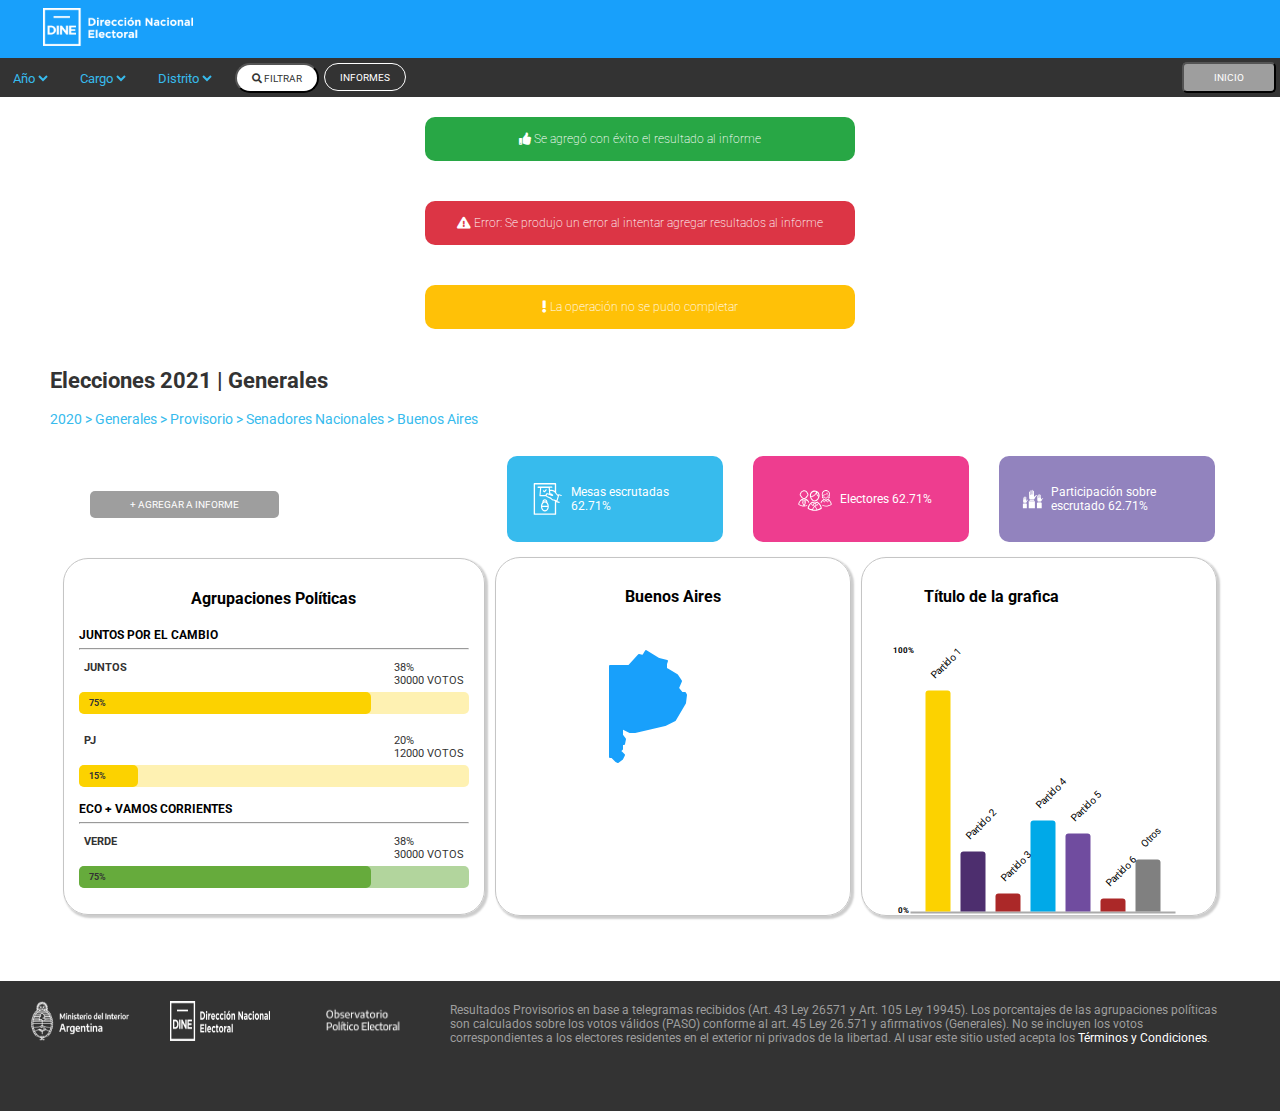
==== TUP-LC2-VOTACION-APP - Template/generales.html @ e919cbc7 "js pagina generales" ====
<!DOCTYPE html>
<html lang="es">

<head>
    <meta charset="UTF-8" />
    <meta name="viewport" content="width=device-width, initial-scale=1.0" />
    <title>Sistema de Publicación de Resultados Electorales</title>
    <link rel="shortcut icon" type="image/png" href="img/icons/favicon-16x16.png">
    <!-- Estilos CSS -->
    <link rel="stylesheet" href="css/common.css" />
    <link rel="stylesheet" href="css/pages/paso.css">
    <link rel="stylesheet" href="https://cdnjs.cloudflare.com/ajax/libs/font-awesome/5.15.4/css/all.min.css"
        crossorigin="anonymous" referrerpolicy="no-referrer" />
    <script src="../TUP-LC2-VOTACION-APP - Template/js/pages/general.js" defer></script>

</head>

<body>
    <header>
        <!--Barra de logo portal-->
        <div class="header-page">
            <a href="index.html">
                <img src="img/Logo_DINE_negativo.png" alt="logo" class="logo">
            </a>
        </div>
        <!--Barra de menú principal-->
        <nav>
            <div>
                <select name="seleccionable" class="seleccionable" id="select-anio">
                    <option disabled selected value="0">Año</option>
                </select>

                <select name="seleccionable" class="seleccionable" id="select-cargo">
                    <option disabled selected value="0">Cargo</option>
                </select>

                <select name="seleccionable" class="seleccionable" id="select-distrito">
                    <option disabled selected value="0">Distrito</option>
                </select>
                <button class="boton-filtrar">
                    <i class="fa fa-search"></i> FILTRAR
                </button>
                <button id="boton-informes">
                    <a class="active" href="informes.html">INFORMES</a>
                </button>
            </div>
            <button id="boton-inicio">
                <a class="active" href="index.html">INICIO</a>
            </button>
        </nav>
    </header>
    <!-- Contenido principal de la página -->
    <main>
        <section id="sec-messages">
            <p id="texto-verde"><i class="fa fa-thumbs-up"></i> Se agregó con éxito el resultado al informe</p>
            <p id="texto-rojo"><i class="fa fa-exclamation-triangle"></i> Error: Se produjo un error al intentar agregar
                resultados al informe</p>
            <p id="texto-amarillo"><i class="fa fa-exclamation"></i> La operación no se pudo completar</p>
        </section>
        <section id="sec-titulo">
            <!--Seccion para agregar una palicula favorita por codigo-->
            <h2>Elecciones 2021 | Generales</h2>
            <p class="texto-path">2020 > Generales > Provisorio > Senadores Nacionales > Buenos Aires</p>
        </section>
        <section id="sec-contenido">
            <div class="primer-div">
                <div>
                    <button id="agregar-informe">+ AGREGAR A INFORME</button>
                </div>
                <div class="recuadros-info">
                    <div id="mesas-escrutadas">
                        <svg version="1.1" id="Capa_1" xmlns="http://www.w3.org/2000/svg"
                            xmlns:xlink="http://www.w3.org/1999/xlink" x="0px" y="0px" width="841.889px"
                            height="595.281px" viewBox="0 0 841.889 595.281" enable-background="new 0 0 841.889 595.281"
                            xml:space="preserve" class="v-icon__component theme--light"
                            style="font-size: 50px; height: 50px; width: 50px;">
                            <g>
                                <path fill="#FFFFFF"
                                    d="M671.434,227.503l-43.614-14.145c-2.358-1.179-4.716-1.179-8.252,1.179
                                                        c-2.357,1.179-4.715,3.536-4.715,5.894l-1.179,3.536c-9.431-8.251-22.396-20.039-34.185-35.363V31.827
                                                        c0-7.072-5.894-11.788-11.788-11.788H198.746c-7.073,0-11.788,5.895-11.788,11.788v530.448c0,7.072,4.715,11.787,11.788,11.787
                                                        h368.955c7.073,0,11.788-4.715,11.788-11.787V348.917c1.179,2.357,3.536,3.536,4.715,4.716l44.794,14.145c1.179,0,2.357,0,3.536,0
                                                        c4.715,0,8.251-2.357,9.43-7.072s-1.179-10.609-5.894-12.967l0,0l-34.185-11.787l30.648-102.554l34.185,10.608l0,0
                                                        c4.715,1.179,10.608-1.179,12.966-7.072C679.685,234.576,676.149,228.682,671.434,227.503z M555.914,550.487H210.533V43.615
                                                        h345.381v113.162c-29.47-25.934-77.799-21.218-83.693-20.039l-3.536-34.185h35.363c5.894,0,10.609-4.715,10.609-10.609
                                                        c0-5.894-4.716-10.608-10.609-10.608H262.4c-4.715,2.357-9.43,7.072-9.43,12.966c0,5.895,4.715,10.609,10.608,10.609h35.363
                                                        l-11.787,132.022c0,2.357,1.179,5.894,2.357,8.251c2.357,2.358,4.715,3.537,7.072,3.537h103.731
                                                        c5.895,9.43,15.324,12.966,16.503,14.145c0,0,29.47,15.324,51.866,24.755c12.967,5.894,15.324,9.43,20.039,14.145
                                                        c2.357,3.537,5.894,7.073,10.609,10.609c14.146,12.967,34.185,14.146,40.078,15.324l17.682,4.715L555.914,550.487z
                                                        M456.897,203.927l-8.251-3.536c-1.179-1.179-17.682-8.251-31.827-3.536c-8.251,2.357-14.145,8.251-18.86,17.682
                                                        c-2.357,4.715-3.536,8.251-3.536,12.967h-87.229l10.608-122.593h130.844L456.897,203.927z M585.383,319.448l-42.436-11.788
                                                        c-1.179,0-2.357,0-3.536,0c0,0-17.682,0-28.291-9.431c-3.536-3.536-5.894-7.072-8.251-9.43
                                                        c-5.894-7.073-11.788-12.967-27.112-20.039c-22.396-9.431-50.687-24.755-51.865-24.755c0,0-7.073-3.536-9.431-9.43
                                                        c-1.179-3.536-1.179-7.072,1.179-10.609c2.357-4.715,4.716-5.894,7.073-7.072c5.894-2.357,14.145,1.179,17.682,2.357l62.475,25.933
                                                        c4.715,1.18,15.324,4.716,22.396-2.357c4.715-4.715,3.536-11.787-2.357-21.218c-10.609-16.503-29.469-20.039-37.721-20.039
                                                        c-1.179,0-2.357,0-2.357,0c-1.179,0-2.357,0-3.536,0l0,0l-4.716-36.542l-1.179-8.251c0,0,0,0,1.179,0
                                                        c0,0,56.581-8.252,76.621,24.754c15.323,25.933,38.899,50.688,56.58,62.475L585.383,319.448z">
                                </path>
                                <path fill="#FFFFFF" d="M368.49,179.174c2.357,1.179,3.536,2.357,5.894,2.357l0,0l0,0c3.536,0,5.895-1.179,8.252-3.536
                                                        l29.469-35.363c3.536-4.715,2.357-10.609-1.179-14.146c-2.357-1.179-4.715-2.357-7.072-2.357c-2.358,0-4.716,1.179-7.073,3.536
                                                        l-12.966,15.324l-9.431,11.788l-5.894-4.716l-4.715-3.536c-4.716-3.536-10.609-2.357-14.146,2.357
                                                        c-3.536,4.716-2.357,10.609,2.357,14.146L368.49,179.174z">
                                </path>
                                <path fill="#FFFFFF"
                                    d="M427.428,359.526c0-2.357,0-3.536,0-5.894c0,0,0,0,0-1.18l0,0l0,0c0-28.29-20.039-50.688-44.793-50.688
                                                        c-24.755,0-44.794,22.397-44.794,50.688l0,0l0,0c0,2.358,0,4.716,0,7.073c-14.145,16.503-23.575,40.078-23.575,67.189l0,0l0,0
                                                        c0,48.33,30.648,88.408,68.369,88.408c37.72,0,68.368-40.078,68.368-88.408l0,0l0,0
                                                        C451.003,399.604,441.573,376.029,427.428,359.526z M382.635,495.085c-23.576,0-43.615-25.933-47.151-57.76h94.302
                                                        C427.428,469.152,407.389,495.085,382.635,495.085z M406.21,344.202c-7.073-3.536-15.324-5.894-23.575-5.894
                                                        c-8.252,0-16.503,2.357-23.576,5.894c3.537-12.967,12.967-21.218,23.576-21.218C394.422,321.805,403.853,331.235,406.21,344.202z
                                                        M382.635,358.347c23.575,0,43.614,24.754,47.15,57.76h-94.302C339.02,383.101,359.059,358.347,382.635,358.347z">
                                </path>
                            </g>
                        </svg>
                        Mesas escrutadas
                        62.71%
                    </div>
                    <div id="electores">
                        <svg version="1.1" id="Layer_1" xmlns="http://www.w3.org/2000/svg"
                            xmlns:xlink="http://www.w3.org/1999/xlink" x="0px" y="0px" width="841.889px"
                            height="595.281px" viewBox="0 0 841.889 595.281" enable-background="new 0 0 841.889 595.281"
                            xml:space="preserve" class="v-icon__component theme--light"
                            style="font-size: 50px; height: 50px; width: 50px;">
                            <title>comunidad</title>
                            <path fill="#FFFFFF"
                                d="M462.824,342.115h-0.59c-3.125-1.252-6.67-0.854-9.438,1.062c-10.771,7.341-23.424,11.436-36.453,11.797
                                                        c-13.2-0.436-26.022-4.519-37.043-11.797c-2.89-1.642-6.43-1.642-9.319,0c-54.148,26.779-76.682,98.859-71.845,112.897
                                                        c0.632,1.725,1.735,3.237,3.186,4.365c34.136,22.816,73.983,35.608,115.021,36.925c41.28-0.521,81.446-13.472,115.257-37.161
                                                        c1.454-1.173,2.557-2.724,3.186-4.482C539.387,440.739,516.973,368.659,462.824,342.115z M458.813,359.693
                                                        c5.067,2.88,9.848,6.237,14.275,10.027l-21.707,27.016l-21.353-26.426c10.135-1.979,19.866-5.647,28.784-10.854V359.693z
                                                        M434.039,395.084l-17.342,20.999c0,0,0,0.59,0,0.826c0,0.235,0,0,0-0.826l-17.224-20.999l17.578-21.471L434.039,395.084z
                                                        M373.992,359.693c8.952,5.199,18.728,8.83,28.902,10.735l-21.588,26.308l-22.061-27.252c4.616-3.762,9.55-7.117,14.746-10.027
                                                        V359.693z M315.007,447.464c5.307-26.169,17.715-50.372,35.863-69.957l25.6,32.088c1.272,1.329,3,2.13,4.837,2.241
                                                        c1.824-0.022,3.548-0.841,4.719-2.241l4.837-5.898l12.977,15.69l-31.853,52.497c-20.349-4.863-39.705-13.204-57.216-24.656
                                                        L315.007,447.464z M416.579,478.725c-10.703-0.196-21.366-1.381-31.852-3.539l31.852-52.143l32.088,52.496
                                                        c-10.662,1.965-21.481,2.952-32.323,2.95L416.579,478.725z M461.29,472.709l-32.441-52.851l12.977-15.69l4.955,5.898
                                                        c1.138,1.441,2.883,2.27,4.719,2.242l0,0c1.824-0.023,3.548-0.842,4.719-2.242l25.718-32.56
                                                        c18.07,19.442,30.544,43.411,36.099,69.367c-17.312,11.868-36.609,20.539-56.979,25.6L461.29,472.709z">
                            </path>
                            <path fill="#FFFFFF" d="M416.462,340.935c45.3,0,81.753-54.856,81.753-100.157c1.717-45.184-33.521-83.204-78.705-84.92
                                                        s-83.204,33.521-84.92,78.706c-0.078,2.07-0.078,4.144,0,6.214C334.59,286.079,371.043,340.935,416.462,340.935z M480.756,240.778
                                                        c0,1.298,0,2.596,0,3.894c-18.168-6.606-25.364-40.229-27.842-56.98C470.381,199.714,480.797,219.574,480.756,240.778z
                                                        M352.05,240.778c0.387-35.316,29.094-63.76,64.412-63.822c7.58,0.036,15.093,1.435,22.178,4.129
                                                        c-5.771,25.088-21.943,46.535-44.475,58.985c-12.627,7.394-27.523,9.911-41.88,7.079C352.168,244.553,352.05,242.666,352.05,240.778
                                                        z M362.549,260.244c13.056-0.269,25.851-3.71,37.278-10.028c19.154-10.271,34.437-26.506,43.531-46.244
                                                        c4.719,20.645,14.864,47.188,35.392,53.087c-6.96,32.56-33.268,66.418-62.406,66.418s-54.03-32.089-61.816-63.94
                                                        C357.182,259.952,359.863,260.188,362.549,260.244z"></path>
                            <path fill="#FFFFFF"
                                d="M542.454,249.036l0.944,3.186c0.522,1.727,0.839,3.508,0.943,5.309l0,0c-0.551,1.18-1.966,3.657-4.247,7.433
                                                        l-1.062,1.77c-1.563,2.695-1.181,6.096,0.943,8.376c6.438,6.525,14.637,11.034,23.595,12.977c0.584,0.114,1.185,0.114,1.77,0
                                                        c3.892,0.367,7.345-2.489,7.713-6.381c0.352-3.722-2.251-7.075-5.943-7.658c-4.577-1.021-8.934-2.859-12.859-5.427
                                                        c1.602-2.582,2.87-5.356,3.775-8.258c0.116-1.177,0.116-2.362,0-3.539c-0.062-3.077-0.537-6.133-1.416-9.083l-0.943-3.422
                                                        c0-1.298-0.826-2.595-1.18-3.893v-1.18c-3.318-7.425-5.047-15.462-5.073-23.595c0.729-30.418,25.977-54.486,56.395-53.759
                                                        s54.486,25.977,53.759,56.395c-0.187,7.795-2.025,15.461-5.395,22.492l-2.124,7.433c-0.941,3.021-1.457,6.157-1.533,9.319
                                                        c-0.116,1.177-0.116,2.362,0,3.539c-0.056,0.352-0.056,0.71,0,1.062c0.976,2.515,2.201,4.926,3.657,7.196
                                                        c-2.936,1.979-6.159,3.49-9.556,4.483c-3.891,0.815-6.383,4.629-5.567,8.52c0.815,3.89,4.63,6.382,8.52,5.566
                                                        c0.443-0.093,0.877-0.228,1.294-0.401c7.512-2.082,14.32-6.159,19.701-11.797c2.093-2.286,2.518-5.642,1.062-8.376l-1.062-1.77
                                                        c-0.943-1.534-3.421-5.663-4.246-7.314v-0.59c0.017-1.81,0.336-3.604,0.943-5.309c0.59-2.478,1.298-4.837,1.77-6.371
                                                        c15.945-34.834,0.633-75.999-34.201-91.944s-75.999-0.633-91.944,34.201c-8.279,18.087-8.396,38.857-0.319,57.036L542.454,249.036z">
                            </path>
                            <path fill="#FFFFFF" d="M642.375,297.64c-2.532-1.03-5.412-0.72-7.668,0.825c-8.872,5.963-19.276,9.24-29.965,9.438
                                                        c-10.801-0.386-21.289-3.732-30.318-9.674c-2.138-1.544-4.956-1.771-7.313-0.59l0,0c-23.636,13.269-41.938,34.323-51.789,59.575
                                                        c3.657,4.247,7.078,8.612,10.263,12.977c5.804-16.099,14.791-30.863,26.426-43.413l24.42,27.134
                                                        c0.923,1.054,2.257,1.656,3.657,1.651l0,0c1.508-0.124,2.886-0.899,3.775-2.124l20.526-29.729l20.881,30.201
                                                        c0.928,1.18,2.285,1.943,3.775,2.123l0,0c1.43-0.02,2.79-0.615,3.774-1.651l24.893-27.134c15.105,16.03,25.513,35.905,30.082,57.452
                                                        c-24.783,16.33-53.728,25.214-83.405,25.6c-22.516-0.792-44.649-6.045-65.12-15.454c3.217,5.863,6.131,11.888,8.73,18.05
                                                        c18.353,6.987,37.713,10.971,57.334,11.797c33.779-0.463,66.647-11.022,94.376-30.318c1.199-0.993,2.098-2.301,2.596-3.775
                                                        C705.608,378.923,687.204,319.819,642.375,297.64z M579.615,342.705l-20.881-22.65c3.726-2.86,7.67-5.425,11.797-7.668
                                                        c7.562,4.349,15.827,7.343,24.42,8.848L579.615,342.705z M629.989,342.705l-14.864-21.353c8.595-1.564,16.855-4.598,24.42-8.966
                                                        c4.164,2.182,8.113,4.749,11.797,7.668L629.989,342.705z"></path>
                            <path fill="#FFFFFF"
                                d="M628.337,190.877c-1.385-2.284-4.359-3.014-6.644-1.628c-1.115,0.676-1.91,1.773-2.204,3.044
                                                        c-6.253,27.959-24.774,29.492-39.639,30.79c-8.729,0.708-18.639,1.651-18.639,11.207c0,24.185,19.465,53.323,43.53,53.323
                                                        c24.066,0,43.649-29.139,43.649-53.323C643.531,219.045,636.794,204.462,628.337,190.877z M604.743,278.057
                                                        c-17.932,0-33.976-24.42-34.094-43.649c3.214-1.169,6.607-1.768,10.027-1.77c13.213-1.18,34.447-2.949,44.711-27.251
                                                        c5.456,9.175,9.925,18.903,13.331,29.021C638.719,253.637,622.792,278.057,604.743,278.057z">
                            </path>
                            <path fill="#FFFFFF" d="M313.709,362.996c3.304-4.011,6.843-7.903,10.5-11.797c-10.078-22.699-27.316-41.47-49.076-53.44l0,0
                                                        c-2.572-1.03-5.487-0.721-7.786,0.825c-8.815,5.99-19.19,9.271-29.847,9.438c-10.771-0.347-21.232-3.697-30.2-9.674
                                                        c-2.422-1.345-5.365-1.345-7.786,0c-44.476,22.061-62.879,81.046-58.985,92.606c0.544,1.449,1.483,2.717,2.713,3.657
                                                        c28.015,18.697,60.712,29.161,94.377,30.201c16.017-0.268,31.911-2.851,47.188-7.669c1.908-5.903,4.153-11.693,6.724-17.341
                                                        c-14.479,5.61-29.701,9.067-45.183,10.263l25.01-51.553c1.152-2.354,0.273-5.196-2.005-6.488l-10.146-5.898l21.234-27.605
                                                        C295.008,330.396,306.432,345.669,313.709,362.996z M153.741,384.349c5.684-25.848,19.895-49.032,40.346-65.828l21.234,27.487
                                                        l-10.146,5.898c-2.234,1.332-3.06,4.165-1.887,6.488l24.892,51.554C201.697,407.4,176.191,398.629,153.741,384.349z
                                                        M232.192,396.146l-18.285-37.751l10.971-6.488c1.257-0.7,2.157-1.9,2.478-3.304c0.226-1.408-0.114-2.85-0.943-4.011l-24.303-32.088
                                                        l0,0c9.059,5.185,19.108,8.401,29.493,9.438c0.472,22.65,0.708,55.564,0.59,73.731V396.146z M247.764,344.593
                                                        c-1.677,2.163-1.283,5.275,0.879,6.952c0.171,0.132,0.35,0.253,0.536,0.362l10.972,6.488l-17.932,38.341c0-12.505,0-35.392,0-74.204
                                                        c10.56-1.072,20.771-4.369,29.965-9.673l0,0L247.764,344.593z">
                            </path>
                            <path fill="#FFFFFF"
                                d="M180.521,255.171c5.19,10.382,23.594,41.525,56.743,41.525c33.15,0,51.554-31.144,56.744-41.525
                                                        c7.55-3.822,12.906-10.921,14.511-19.229c4.03-10.152,3.024-21.612-2.714-30.908c-1.321-1.697-2.869-3.205-4.601-4.482
                                                        c-9.042-35.281-44.972-56.552-80.253-47.51c-23.321,5.977-41.532,24.188-47.509,47.51c-1.962,1.255-3.68,2.854-5.073,4.719
                                                        c-5.66,9.234-6.664,20.588-2.713,30.672C167.249,244.36,172.775,251.508,180.521,255.171z M180.521,214.235
                                                        c1.003-1.31,2.491-2.16,4.129-2.359l0,0c0.77,0.139,1.506-0.372,1.645-1.142c0.003-0.013,0.005-0.025,0.007-0.038
                                                        c3.3-27.756,28.475-47.581,56.23-44.281c23.217,2.76,41.521,21.064,44.28,44.281c0.178,0.805,0.959,1.325,1.77,1.18
                                                        c1.693,0.124,3.247,0.987,4.247,2.359c1.651,2.241,3.067,7.078,0,17.342c-1.415,4.954-4.247,10.735-8.848,9.438
                                                        c-0.716-0.241-1.494,0.122-1.77,0.825c-7.668,19.584-24.892,39.284-45.772,39.284s-38.223-19.818-45.891-39.52
                                                        c-0.238-0.571-0.797-0.944-1.416-0.944l0,0c-4.601,1.534-7.55-4.364-8.966-9.319c-2.595-10.027-1.18-14.864,0.473-17.105H180.521z">
                            </path>
                        </svg>
                        Electores
                        62.71%
                    </div>
                    <div id="part-escrutado">
                        <svg version="1.1" id="Layer_1" xmlns="http://www.w3.org/2000/svg"
                            xmlns:xlink="http://www.w3.org/1999/xlink" x="0px" y="0px" width="841.889px"
                            height="595.281px" viewBox="0 0 841.889 595.281" enable-background="new 0 0 841.889 595.281"
                            xml:space="preserve" class="v-icon__component theme--light"
                            style="font-size: 50px; height: 50px; width: 50px;">
                            <title>participacion</title>
                            <path fill="#FFFFFF"
                                d="M508.832,212.347c-2.05-2.229-4.488-4.068-7.195-5.427c-2.793-1.033-5.824-1.238-8.73-0.59
                            c-1.705,0.26-3.37,0.735-4.955,1.416c-10.957,5.935-20.277,14.485-27.133,24.892c-4.26,6.344-10.35,11.24-17.46,14.038V116.909
                            c1.236-5.799-2.462-11.501-8.261-12.737s-11.502,2.462-12.737,8.261c-0.315,1.476-0.315,3.001,0,4.477v70.782
                            c0,2.802-2.271,5.073-5.073,5.073s-5.072-2.271-5.072-5.073V97.326c0.751-6.472-3.886-12.327-10.357-13.079
                            c-0.048-0.006-0.095-0.011-0.143-0.016c-6.479,0.673-11.188,6.473-10.515,12.953c0.005,0.047,0.011,0.095,0.016,0.142v90.247
                            c0,2.802-2.271,5.073-5.072,5.073c-2.802,0-5.073-2.271-5.073-5.073v-80.81c0.771-6.364-3.682-12.18-10.027-13.095
                            c-6.48,0.673-11.188,6.473-10.515,12.953c0.005,0.047,0.01,0.095,0.016,0.142v90.365c0,2.802-2.271,5.073-5.073,5.073
                            s-5.072-2.271-5.072-5.073v-61.816c0.751-6.472-3.886-12.327-10.357-13.079c-0.048-0.005-0.095-0.011-0.143-0.016
                            c-6.48,0.674-11.188,6.473-10.515,12.953c0.005,0.047,0.01,0.095,0.016,0.142v128.234c-1.572,18.48,6.725,36.419,21.824,47.188
                            h81.636c11.325-6.8,20.806-16.28,27.605-27.605c2.595-4.837,4.837-9.319,7.078-13.566c6.687-16.377,16.459-31.315,28.785-44.003
                            c3.446-2.846,7.115-5.409,10.971-7.668c1.093-0.64,1.863-1.711,2.123-2.949C509.631,214.033,509.414,213.078,508.832,212.347z">
                            </path>
                            <path fill="#FFFFFF" d="M328.573,348.25h127.645c4.495,0,8.14,3.645,8.14,8.14l0,0v154.66l0,0H320.552l0,0V356.272
                            C320.615,351.868,324.17,348.313,328.573,348.25z"></path>
                            <rect x="339.073" y="317.695" fill="#FFFFFF" width="108.061" height="22.533"></rect>
                            <path fill="#FFFFFF" d="M657.24,282.422c-1.578-1.706-3.458-3.105-5.544-4.129c-2.162-0.592-4.444-0.592-6.606,0
                            c-1.346,0.213-2.655,0.61-3.894,1.18c-8.328,4.552-15.416,11.073-20.645,18.993c-3.306,4.799-7.938,8.529-13.331,10.736v-99.804
                            c1.083-4.431-1.632-8.899-6.062-9.982c-4.431-1.082-8.899,1.632-9.982,6.062c-0.314,1.288-0.314,2.632,0,3.92V263.9
                            c0.207,2.307-1.473,4.354-3.774,4.602c-2.343-0.122-4.143-2.12-4.021-4.462c0.002-0.047,0.005-0.093,0.009-0.14v-69.484
                            c1.083-4.431-1.632-8.899-6.062-9.981c-4.431-1.083-8.899,1.631-9.982,6.062c-0.314,1.288-0.314,2.632,0,3.92v69.013
                            c0.373,2.117-1.041,4.137-3.159,4.51c-2.117,0.372-4.136-1.042-4.509-3.159c-0.078-0.447-0.078-0.904,0-1.351v-61.816
                            c0.939-4.463-1.918-8.843-6.381-9.781c-4.463-0.939-8.842,1.917-9.781,6.381c-0.235,1.121-0.235,2.279,0,3.4v69.721
                            c0.737,2.02-0.303,4.255-2.322,4.992c-2.02,0.736-4.254-0.303-4.991-2.322c-0.315-0.862-0.315-1.808,0-2.67v-47.188
                            c0.938-4.463-1.918-8.842-6.381-9.781s-8.843,1.918-9.781,6.381c-0.236,1.121-0.236,2.279,0,3.4v98.152
                            c-1.186,13.88,4.937,27.377,16.162,35.627h62.524c8.877-5.241,16.299-12.623,21.588-21.471l5.309-10.382
                            c5.146-12.51,12.633-23.922,22.061-33.622c2.67-2.135,5.467-4.104,8.376-5.898c0.834-0.489,1.431-1.3,1.652-2.241
                            C657.869,283.641,657.694,282.938,657.24,282.422z"></path>
                            <path fill="#FFFFFF" d="M519.332,386.472h97.68c3.453,0,6.252,2.799,6.252,6.252v117.971l0,0H512.608l0,0V392.724
                            c-0.01-3.453,2.781-6.26,6.234-6.27C519.006,386.454,519.169,386.46,519.332,386.472z">
                            </path>
                            <rect x="527.354" y="363.114" fill="#FFFFFF" width="82.698" height="17.224"></rect>
                            <path fill="#FFFFFF" d="M304.508,320.173c-1.309-1.415-2.869-2.575-4.602-3.421c-1.851-0.524-3.812-0.524-5.662,0l-3.186,0.943
                            c-6.955,3.823-12.869,9.291-17.224,15.927c-2.748,4.048-6.654,7.173-11.207,8.966v-83.76c0.419-4.117-2.505-7.824-6.606-8.376
                            c-4.149,0.493-7.14,4.218-6.725,8.376v45.536c0.135,1.95-1.337,3.641-3.287,3.774c-0.005,0.001-0.011,0.001-0.016,0.001
                            c-1.909-0.187-3.322-1.861-3.186-3.775v-57.688c0.352-4.139-2.607-7.824-6.725-8.376c-4.116,0.552-7.075,4.237-6.724,8.376v57.688
                            c0.343,1.792-0.831,3.523-2.623,3.866c-1.792,0.344-3.522-0.831-3.865-2.623c-0.079-0.41-0.079-0.832,0-1.243v-51.671
                            c0.412-4.134-2.593-7.824-6.725-8.258c-4.1,0.493-7.071,4.144-6.725,8.258v57.688c0.001,1.759-1.425,3.186-3.184,3.187
                            s-3.186-1.425-3.187-3.184c0-0.001,0-0.002,0-0.003v-39.049c0.352-4.139-2.607-7.824-6.725-8.376
                            c-4.149,0.493-7.139,4.218-6.725,8.376v82.58c-1.079,11.861,4.222,23.405,13.921,30.318h52.144
                            c7.469-4.531,13.645-10.91,17.931-18.521l4.483-8.612c4.286-10.447,10.533-19.979,18.403-28.077c2.212-1.854,4.58-3.511,7.078-4.954
                            c0.715-0.38,1.199-1.085,1.298-1.888C305.219,321.508,305.073,320.68,304.508,320.173z">
                            </path>
                            <path fill="#FFFFFF" d="M189.368,406.999h81.518c2.867,0,5.19,2.324,5.19,5.191v98.859l0,0h-91.898l0,0V412.19
                            C184.178,409.323,186.501,406.999,189.368,406.999z"></path>
                            <rect x="195.975" y="387.534" fill="#FFFFFF" width="69.013" height="14.393"></rect>
                        </svg>
                        Participación sobre escrutado
                        62.71%
                    </div>
                </div>
            </div>
            <div class="cuadros-detalle">
                <div id="agrup-politicas">
                    <div class="title" id="title-agrup-politicas">Agrupaciones Políticas</div>
                    <div class="info-agrupaciones">
                        <div>
                            <div class="nombre-agrupacion">JUNTOS POR EL CAMBIO<hr></div>
                            <div class="div-agrupaciones">
                                <div><b>JUNTOS</b></div>
                                <div>38% <br>30000 votos</div>
                            </div>
                            <div class="progress" style="background: var(--grafica-amarillo-claro);">
                                <div class="progress-bar" style="width:75%; background: var(--grafica-amarillo);">
                                    <span class="progress-bar-text">75%</span>
                                </div>
                            </div>
                            <div class="div-agrupaciones">
                                <div><b>PJ</b></div>
                                <div>20% <br>12000 votos</div>
                            </div>
                            <div class="progress" style="background: var(--grafica-amarillo-claro);">
                                <div class="progress-bar" style="width:15%; background: var(--grafica-amarillo);">
                                    <span class="progress-bar-text">15%</span>
                                </div>
                            </div>
                        </div>
                        <div>
                            <div class="nombre-agrupacion">ECO + VAMOS CORRIENTES<hr></div>
                            <div class="div-agrupaciones">
                                <div><b>VERDE</b></div>
                                <div>38% <br>30000 votos</div>
                            </div>
                            <div class="progress" style="background: var(--grafica-verde-claro);">
                                <div class="progress-bar" style="width:75%; background: var(--grafica-verde);">
                                    <span class="progress-bar-text">75%</span>
                                </div>
                            </div>
                        </div>
                    </div>
                </div>
                <div id="mapa">
                    <div class="title">Buenos Aires</div>
                    <svg height="210" width="800">
                        <path class="leaflet-interactive" stroke="#18a0fb" stroke-opacity="1" stroke-width="2"
                            stroke-linecap="round" stroke-linejoin="round" fill="#18a0fb" fill-opacity="1"
                            fill-rule="evenodd"
                            d="M171 55L163 53L150 45L147 50L143 49L133 60L114 60L114 151L116 151L120 155L122 156L126 153L128 149L124 145L126 143L126 138L128 138L129 133L126 129L126 122L134 126L139 126L169 119L179 114L189 97L190 89L189 87L186 87L182 82L185 75L181 69L171 63L170 64L170 58z">
                        </path>
                    </svg>
                </div>
                <div id="grafica">
                    <div class="chart-wrap horizontal">
                        <div class="title">Título de la grafica</div>
                        <div class="grid">
                            <div class="bar" style="--bar-value:85%; --bar-color:var(--grafica-amarillo);"
                                data-name="Partido 1" title="Your Blog 85%"></div>
                            <div class="bar" style="--bar-value:23%; --bar-color:var(--grafica-lila2)"
                                data-name="Partido 2" title="Medium 23%"></div>
                            <div class="bar" style="--bar-value:7%; --bar-color:var(--grafica-bordo)"
                                data-name="Partido 3" title="Tumblr 7%"></div>
                            <div class="bar" style="--bar-value:35%; --bar-color:var(--grafica-celeste)"
                                data-name="Partido 4" title="YouTube 35%"></div>
                            <div class="bar" style="--bar-value:30%; --bar-color:var(--grafica-lila)"
                                data-name="Partido 5" title="LinkedIn 30%"></div>
                            <div class="bar" style="--bar-value:5%; --bar-color:var(--grafica-bordo)"
                                data-name="Partido 6" title="Twitter 5%"></div>
                            <div class="bar" style="--bar-value:20%; --bar-color:var(--grafica-gris)" data-name="Otros"
                                title="Other 20%"></div>
                        </div>
                    </div>
                </div>
            </div>
        </section>
    </main>
    <!--Pie de página-->
    <footer>
        <div class="img-footer">
            <img src="img/icons/Ministerio-del-Interior_pluma.1ab9a7a7.png" alt="icono-ministerio"
                class="iconos-img-footer">
            <img src="img/Logo_DINE_negativo.png" alt="logo-footer" class="iconos-img-footer">
            <img src="img/icons/logos_001-10.4430c8d5.png" alt="iconos-logos" class="iconos-img-footer">
        </div>

        <div class="texto-footer">
            <p>
                Resultados Provisorios en base a telegramas recibidos (Art. 43 Ley 26571 y Art. 105 Ley 19945). Los
                porcentajes de las agrupaciones políticas son calculados sobre los votos válidos (PASO) conforme al art.
                45 Ley 26.571 y afirmativos (Generales). No se incluyen los votos correspondientes a los electores
                residentes en el exterior ni privados de la libertad. Al usar este sitio usted acepta los <a
                    href="terminos-y-cond.html">Términos y Condiciones</a>.
            </p>
        </div>
    </footer>

</html>
---- TUP-LC2-VOTACION-APP - Template/css/common.css ----
@import url('https://fonts.googleapis.com/css?family=Roboto:100,300,400,500,700,900');

:root {
  --magenta: #ee3d8f;
  --celeste: #37bbed;
  --morado: #9283be;
  --gris-claro: #9e9e9e;
  --titulos: #333;
  --textos: #333;
  --fondo-pantalla: rgb(235, 245, 251);
  --fondo-Cabecera: #18a0fb;
  --fondo-Footer: #333;
  --fondo-Menu: #333;
  --texto-footer: #9e9e9e;
  --titulo-Grilla: #727272;
  --borde-inferior-Grilla: #727272;
  --borde-Grilla: #c5c5c5;
  --grafica-amarillo: rgb(252, 210, 0);
  --grafica-amarillo-claro: rgba(252, 210, 0, 0.3);
  --grafica-celeste: rgb(0, 169, 232);
  --grafica-celeste-claro: rgba(0, 169, 232, 0.3);
  --grafica-bordo: rgb(171, 40, 40);
  --grafica-bordo-claro: rgba(171, 40, 40, 0.3);
  --grafica-lila: rgb(112, 76, 159);
  --grafica-lila-claro: rgba(112, 76, 159, 0.5);
  --grafica-lila2: rgb(77, 46, 110);
  --grafica-lila2-claro: rgba(77, 46, 110, 0.5);
  --grafica-gris: rgb(128, 128, 128);
  --grafica-gris-claro: rgb(128, 128, 128, 0.5);
  --grafica-verde: rgb(102, 171, 60);
  --grafica-verde-claro: rgba(102, 171, 60, 0.5);
  --mensaje-usuario-amarillo: #ffc107;
  --mensaje-usuario-verde: #28a745;
  --mensaje-usuario-rojo: #dc3545;
}

* {
  font-family: 'Roboto', sans-serif;
}

html,
body {
  margin: 0;
  padding: 0;
  background-color: white;
}

p {
  font-size: 12px;
  color: var(--textos);
}

h1 {
  font-size: 26px;
  color: var(--titulos);
  padding-bottom: 20px;
}

h2 {
  font-size: 22px;
  color: var(--titulos);
}

h3 {
  font-size: 18px;
  color: var(--titulos);
}

.header-page {
  padding: 0.5em;
  background-color: var(--fondo-Cabecera);
  color: white;
  margin-top: 0;
  /*width: 90%; si se agrega como dice en el pdf no ocupa el ancho completo de la pantalla*/ 
  margin-bottom: auto;
  margin-left: auto;
  margin-right: auto;
}

header nav {
  /*margin-left: 13px;
  margin-right: 13px;*/
  padding: 4px;
  background-color: var(--fondo-Menu);
}

.logo {
  width: 150px;
  margin-left: 35px;
}

footer {
  display: flex;
  background-color: var(--fondo-Footer);
  padding-top: 10px;
  padding-bottom: 20px;
}

.img-footer {
  display: flex;
  margin-left: 10px;
  margin-bottom: 30px;
}

.iconos-img-footer {
  width: 100px;
  padding: 20px;
  padding-top: 10px;
  height: 40px;
}

footer .texto-footer p {
  color: var(--texto-footer);
  margin-left: 20px;
  margin-right: 60px;
}

a{
  text-decoration: none;
  color: #FFF;
}

#sec-messages {
  /*display: none;*/
  display: flex;
  flex-direction: column;
  justify-content: center;
  align-items: center;
}
#sec-messages p {
  width: 400px;
  margin: 20px auto;
  padding: 15px;
  border-radius: 10px;
  color: #FFffFF;
  font-size: 12px;
  text-align: center;
  font-weight: 200;
}

#texto-verde {
  background-color: var(--mensaje-usuario-verde);
}
#texto-rojo {
  background-color: var(--mensaje-usuario-rojo);
}
#texto-amarillo {
  background-color: var(--mensaje-usuario-amarillo);
}
---- TUP-LC2-VOTACION-APP - Template/css/pages/paso.css ----
:root {
    --magenta: #ee3d8f;
    --celeste: #37bbed;
    --morado: #9283be;
    --gris-claro: #9e9e9e;
    --titulos: #333;
    --textos: #333;
    --fondo-pantalla: rgb(235, 245, 251);
    --fondo-Cabecera: #18a0fb;
    --fondo-Footer: #333;
    --fondo-Menu: #333;
    --texto-footer: #9e9e9e;
    --titulo-Grilla: #727272;
    --borde-inferior-Grilla: #727272;
    --borde-Grilla: #c5c5c5;
    --grafica-amarillo: rgb(252, 210, 0);
    --grafica-amarillo-claro: rgba(252, 210, 0, 0.3);
    --grafica-celeste: rgb(0, 169, 232);
    --grafica-celeste-claro: rgba(0, 169, 232, 0.3);
    --grafica-bordo: rgb(171, 40, 40);
    --grafica-bordo-claro: rgba(171, 40, 40, 0.3);
    --grafica-lila: rgb(112, 76, 159);
    --grafica-lila-claro: rgba(112, 76, 159, 0.5);
    --grafica-lila2: rgb(77, 46, 110);
    --grafica-lila2-claro: rgba(77, 46, 110, 0.5);
    --grafica-gris: rgb(128, 128, 128);
    --grafica-gris-claro: rgb(128, 128, 128, 0.5);
    --grafica-verde: rgb(102, 171, 60);
    --grafica-verde-claro: rgba(102, 171, 60, 0.5);
    --mensaje-usuario-amarillo: #ffc107;
    --mensaje-usuario-verde: #28a745;
    --mensaje-usuario-rojo: #dc3545;
}

main {
    margin-bottom: 50px;
}

header nav {
    display: flex;
    flex-direction: row;
    justify-content: space-between;
    align-items: flex-end;
}

#boton-inicio {
    border-radius: 5px;
    background-color: var(--gris-claro);
    padding: 8px;
    font-size: 10px;
    text-align: center;
    padding-left: 30px;
    padding-right: 30px;
}
#boton-inicio a {
    font-size: 10px;
    font: #FFF;
    text-align: center;
}
#boton-inicio:hover {
    background-color: var(--textos);
}

nav div {
    display: flex;

}

#boton-informes {
    border-radius: 15px;
    background-color: var(--fondo-Menu);
    border: 1px solid;
    border-color: white;
    font: #FFF;
    font-size: 10px;
    height: 28px;
    padding-left: 15px;
    padding-right: 15px;
}
#boton-informes:hover {
    background-color: var(--gris-claro);
}

.boton-filtrar {
    background-color: white;
    border-radius: 15px;
    padding: 5px;
    color: var(--textos);
    font: #FFF;
    font-size: 10px;
    text-align: center;
    padding-left: 15px;
    padding-right: 15px;
    margin-right: 5px;
}

nav div select {
    margin-left: 20px;
    margin-right: 20px;
    background-color: transparent;
    height: 30px;
}

.seleccionable {
    background-color: var(--fondo-Menu);
    color: var(--celeste);
    border: none;
    margin-left: 5px;
}

label {
    font-size: 14px;
    background: transparent;
    color: var(--celeste);
    font-weight: bold;
}

#seleccionable-año {
    margin-left: 50px;

}

.texto-path {
    font-size: 14px;
    font-family: 'Roboto';
    color: var(--celeste);
}

/*recuadros informativos*/

main {
    margin-left: 50px;
    margin-right: 50px;
}

.primer-div {
    display: flex;
    justify-content: space-between;
}

.primer-div div button {
    display: flex;
    justify-content: left;
}

.recuadros-info {
    display: flex;
    justify-content: end;
}

#mesas-escrutadas {
    display: flex;
    background-color: var(--celeste);
    border-radius: 10px;
    margin: 15px;
    height: 70px;
    width: 184px;
    padding: 0.5rem 1rem;
    color: #FFF;
    font-size: 12px;
    justify-content: center;
    align-items: center;
}

#electores {
    display: flex;
    background-color: var(--magenta);
    border-radius: 10px;
    margin: 15px;
    height: 70px;
    width: 184px;
    padding: 0.5rem 1rem;
    color: #FFF;
    font-size: 12px;
    justify-content: center;
    align-items: center;
}

#part-escrutado {
    display: flex;
    background-color: var(--morado);
    border-radius: 10px;
    margin: 15px;
    height: 70px;
    width: 184px;
    padding: 0.5rem 1rem;
    color: #FFF;
    font-size: 12px;
    justify-content: center;
    align-items: center;
}

#agregar-informe {
    background-color: var(--gris-claro);
    color: white;
    font-size: 10px;
    text-align: center;
    padding-top: 8px;
    padding-bottom: 8px;
    border-radius: 5px;
    border: none;
    margin-left: 40px;
    margin-top: 50px;
    padding-left: 40px;
    padding-right: 40px;
}

.cuadros-detalle {
    display: flex;
    justify-content: center;
    align-items: center;
}

#agrup-politicas,
#mapa,
#grafica {
    border-radius: 25px;
    border: 1px var(--borde-Grilla) solid;
    box-shadow: 2px 2px 2px 1px rgba(0, 0, 0, 0.2);
}

.title {
    font-weight: bold;
    Padding: 1.8em 0 0 0;
    text-align: center;
    White-space: nowrap;
}

#agrup-politicas {
    width: 33%;
    margin-right: 10px;
    padding: 15px 15px;
    margin-bottom: 15px;
    height: 325px;
    overflow-y: scroll;
}


.info-agrupaciones {
    display: flex;
    flex-direction: column;
}
#title-agrup-politicas {
    padding-bottom: 20px;
    padding-top: 15px;
}
.div-agrupaciones {
    display: flex;
    justify-content: space-between;
}
.div-agrupaciones div {
    font-size: 11px;
    color: var(--textos);
    padding: 5px;
    text-transform: uppercase;
}

.nombre-agrupacion {
    font-size: 12px;
    font-weight: bold;
}

#mapa {
    width: 30%;
    margin-bottom: 15px;
    height: 357px;
}




#grafica {
    margin-left: 10px;
    width: 30%;
    margin-bottom: 15px;
}



/*grafica de barras*/
.chart-wrap {
    --chart-width: 260px;
    --grid-color: #aaa;
    --bar-thickness: 25px;
    --bar-rounded: 3px;
    --bar-spacing: 10px;
    font-family: sans-serif;
    width: var(--chart-width);
}

.chart-wrap .title {
    font-weight: bold;
    padding: 1.8em 0 2.8em;
    text-align: center;
    white-space: nowrap;
}

/* cuando definimos el gráfico en horizontal, lo giramos 90 grados */
.chart-wrap.horizontal .grid {
    transform: rotate(-90deg);
}

.chart-wrap.horizontal .bar::after {
    /* giramos las letras para horizontal*/
    transform: rotate(45deg);
    padding-top: 0px;
    display: block;
}

.chart-wrap .grid {
    margin-left: 50px;
    position: relative;
    padding: 5px 0 5px 0;
    height: 100%;
    width: 100%;
    border-left: 2px solid var(--grid-color);
    font-size: 10px;
}

/* posicionamos el % del gráfico*/
.chart-wrap .grid::before {
    font-size: 0.8em;
    font-weight: bold;
    content: '0%';
    position: absolute;
    left: -0.5em;
    top: -1.5em;
}

.chart-wrap .grid::after {
    font-size: 0.8em;
    font-weight: bold;
    content: '100%';
    position: absolute;
    right: -1.5em;
    top: -1.5em;
}

/* giramos las valores de 0% y 100% para horizontal */
.chart-wrap.horizontal .grid::before,
.chart-wrap.horizontal .grid::after {
    transform: rotate(90deg);
}

.chart-wrap .bar {
    width: var(--bar-value);
    height: var(--bar-thickness);
    margin: var(--bar-spacing) 0;
    background-color: var(--bar-color);
    border-radius: 0 var(--bar-rounded) var(--bar-rounded) 0;
}

.chart-wrap .bar:hover {
    opacity: 0.7;
}

.chart-wrap .bar::after {
    content: attr(data-name);
    margin-left: 100%;
    padding: 10px;
    display: inline-block;
    white-space: nowrap;
}


/*barra de progreso*/
.progress {
    height: 22px;
    width: 100%;
    border-radius: 5px;
    margin-bottom: 15px;
}

.progress-bar {
    height: 100%;
    display: flex;
    align-items: center;
    transition: width 0.25s;
    border-radius: 5px;
}

.progress-bar-text {
    margin-left: 10px;
    font-weight: bold;
    color: var(--textos);
    font-size: 9px;
}
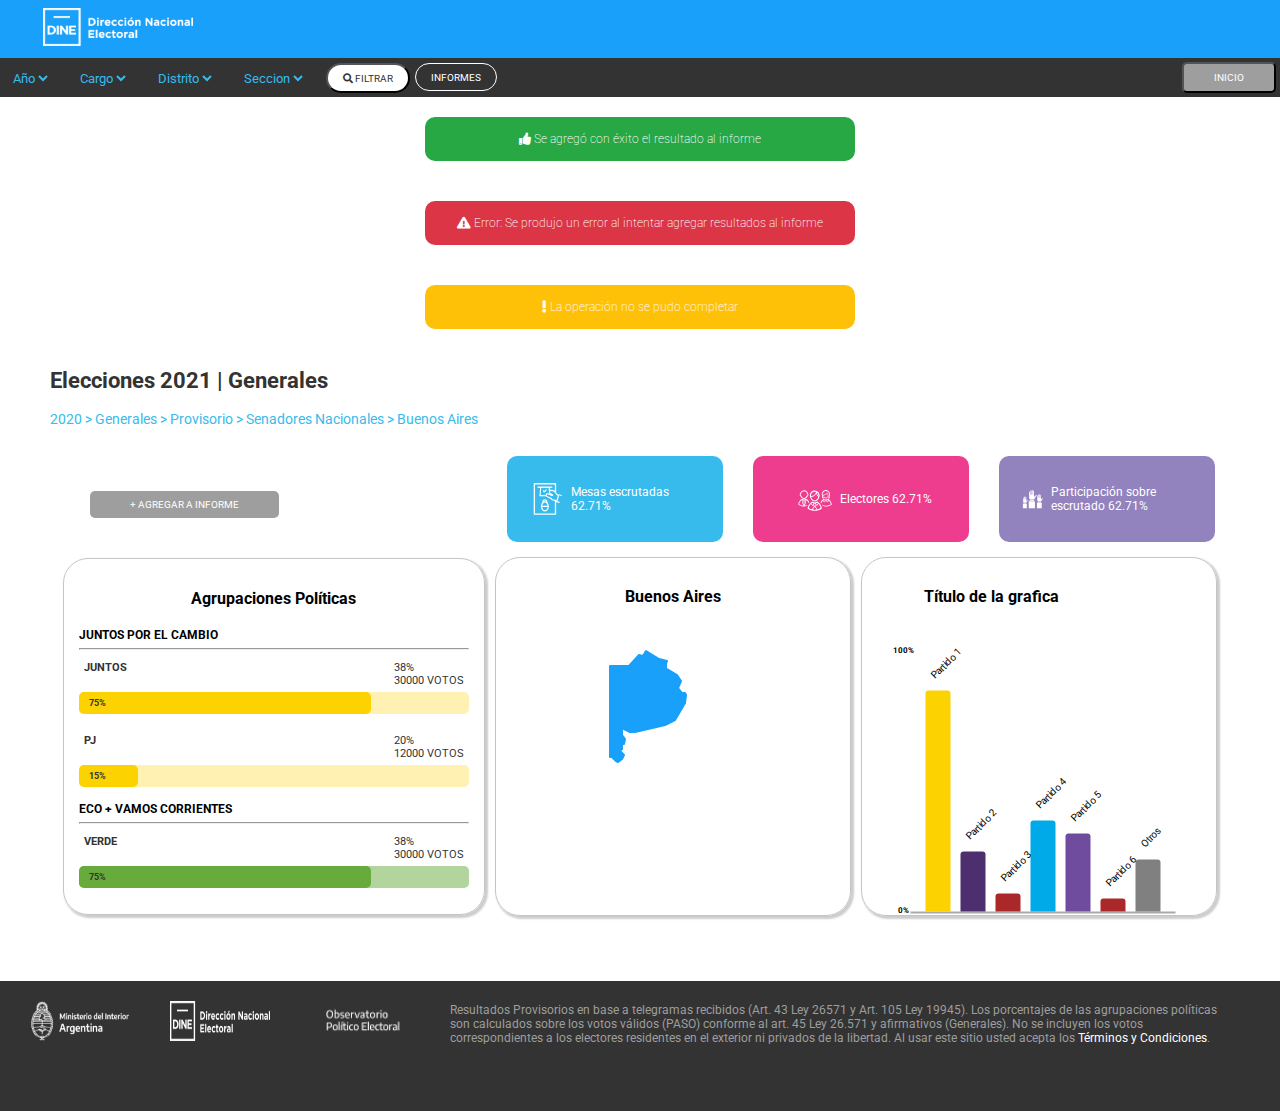
==== commit 476735b0: "combo cargos paso y generales" ====
--- a/TUP-LC2-VOTACION-APP - Template/generales.html
+++ b/TUP-LC2-VOTACION-APP - Template/generales.html
@@ -26,17 +26,22 @@
         <!--Barra de menú principal-->
         <nav>
             <div>
-                <select name="seleccionable" class="seleccionable" id="select-anio">
+                <select name="seleccionable" class="seleccionable" id="select-anio" onchange="comboCargo()">
                     <option disabled selected value="0">Año</option>
                 </select>
 
-                <select name="seleccionable" class="seleccionable" id="select-cargo">
+                <select name="seleccionable" class="seleccionable" id="select-cargo" onchange="comboDistrito()">
                     <option disabled selected value="0">Cargo</option>
                 </select>
 
                 <select name="seleccionable" class="seleccionable" id="select-distrito">
                     <option disabled selected value="0">Distrito</option>
                 </select>
+
+                <select name="seleccionable" class="seleccionable" id="select-seccion">
+                    <option disabled selected value="0">Seccion</option>
+                </select>
+
                 <button class="boton-filtrar">
                     <i class="fa fa-search"></i> FILTRAR
                 </button>
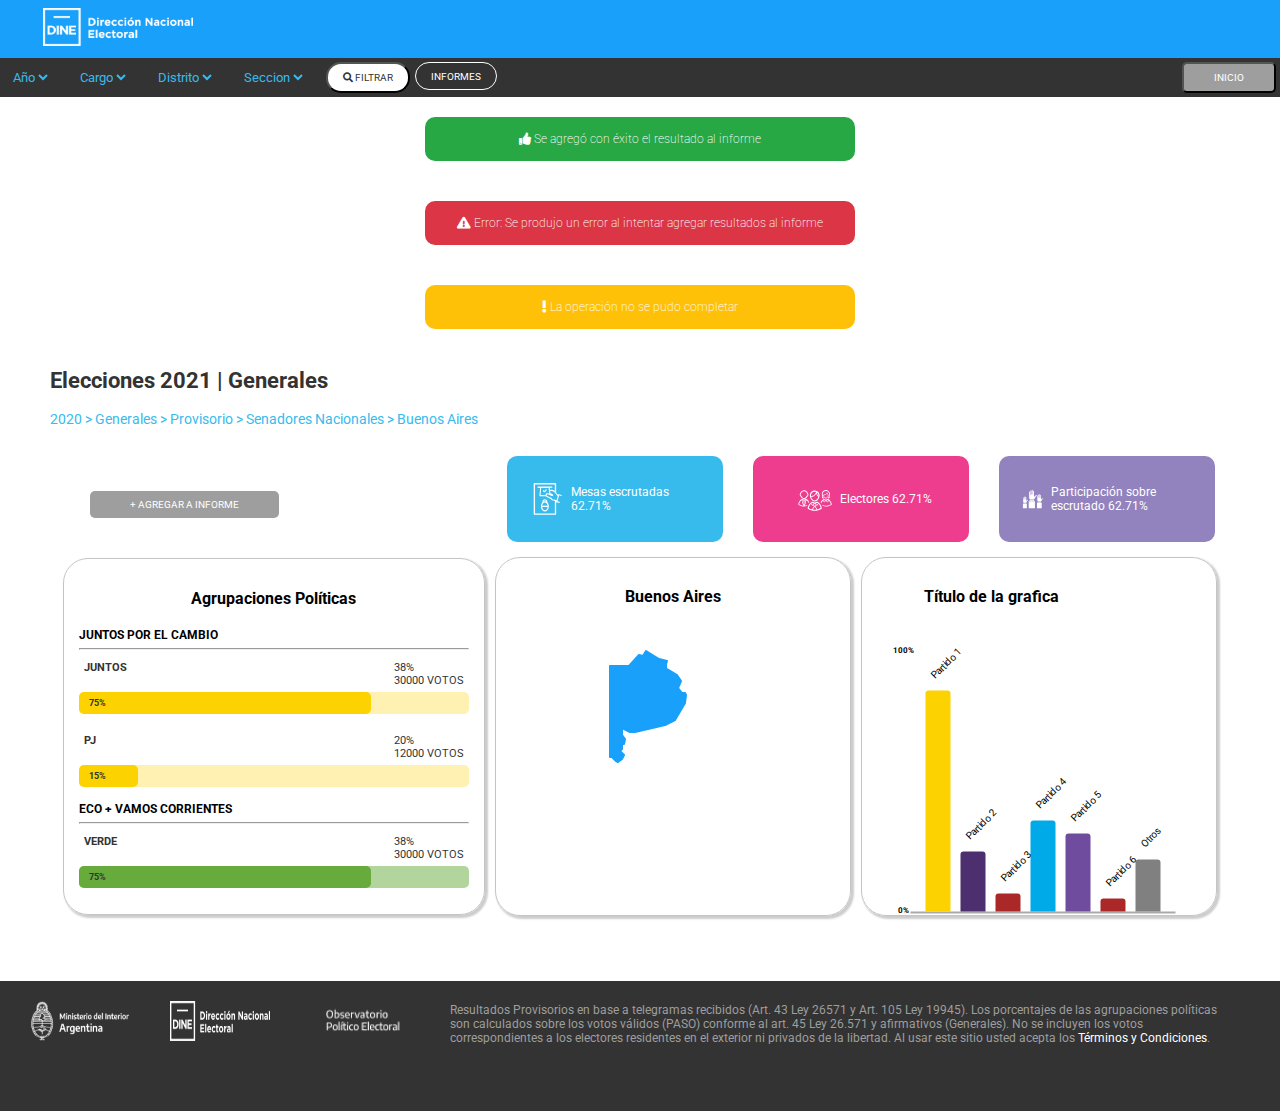
==== commit 8c9942f6: "carga de todos los combos" ====
--- a/TUP-LC2-VOTACION-APP - Template/generales.html
+++ b/TUP-LC2-VOTACION-APP - Template/generales.html
@@ -8,7 +8,7 @@
     <link rel="shortcut icon" type="image/png" href="img/icons/favicon-16x16.png">
     <!-- Estilos CSS -->
     <link rel="stylesheet" href="css/common.css" />
-    <link rel="stylesheet" href="css/pages/paso.css">
+    <link rel="stylesheet" href="css/pages/generales.css">
     <link rel="stylesheet" href="https://cdnjs.cloudflare.com/ajax/libs/font-awesome/5.15.4/css/all.min.css"
         crossorigin="anonymous" referrerpolicy="no-referrer" />
     <script src="../TUP-LC2-VOTACION-APP - Template/js/pages/general.js" defer></script>
@@ -34,13 +34,14 @@
                     <option disabled selected value="0">Cargo</option>
                 </select>
 
-                <select name="seleccionable" class="seleccionable" id="select-distrito">
+                <select name="seleccionable" class="seleccionable" id="select-distrito" onchange="comboSeccion()">
                     <option disabled selected value="0">Distrito</option>
                 </select>
 
                 <select name="seleccionable" class="seleccionable" id="select-seccion">
                     <option disabled selected value="0">Seccion</option>
                 </select>
+                <input type="hidden" id="hdSeccionProvincial" name="hdSeccionProvincial">
 
                 <button class="boton-filtrar">
                     <i class="fa fa-search"></i> FILTRAR
--- a/TUP-LC2-VOTACION-APP - Template/css/pages/generales.css
+++ b/TUP-LC2-VOTACION-APP - Template/css/pages/generales.css
@@ -0,0 +1,346 @@
+main {
+    margin-bottom: 50px;
+}
+
+header nav {
+    display: flex;
+    flex-direction: row;
+    justify-content: space-between;
+}
+
+#boton-inicio {
+    border-radius: 5px;
+    background-color: var(--gris-claro);
+    padding: 8px;
+    font-size: 10px;
+    text-align: center;
+    padding-left: 30px;
+    padding-right: 30px;
+}
+#boton-inicio a {
+    font-size: 10px;
+    font: #FFF;
+    text-align: center;
+}
+#boton-inicio:hover {
+    background-color: var(--textos);
+}
+
+nav div {
+    display: flex;
+
+}
+
+#boton-informes {
+    border-radius: 15px;
+    background-color: var(--fondo-Menu);
+    border: 1px solid;
+    border-color: white;
+    font: #FFF;
+    font-size: 10px;
+    height: 28px;
+    padding-left: 15px;
+    padding-right: 15px;
+}
+#boton-informes:hover {
+    background-color: var(--gris-claro);
+}
+
+.boton-filtrar {
+    background-color: white;
+    border-radius: 15px;
+    padding: 5px;
+    color: var(--textos);
+    font: #FFF;
+    font-size: 10px;
+    text-align: center;
+    padding-left: 15px;
+    padding-right: 15px;
+    margin-right: 5px;
+}
+
+nav div select {
+    max-width: 150px;
+    margin-left: 20px;
+    margin-right: 20px;
+    background-color: transparent;
+    height: 30px;
+}
+
+.seleccionable {
+    background-color: var(--fondo-Menu);
+    color: var(--celeste);
+    border: none;
+    margin-left: 5px;
+}
+
+#seleccionable-año {
+    margin-left: 50px;
+
+}
+
+.texto-path {
+    font-size: 14px;
+    font-family: 'Roboto';
+    color: var(--celeste);
+}
+
+/*recuadros informativos*/
+
+main {
+    margin-left: 50px;
+    margin-right: 50px;
+}
+
+.primer-div {
+    display: flex;
+    justify-content: space-between;
+}
+
+.primer-div div button {
+    display: flex;
+    justify-content: left;
+}
+
+.recuadros-info {
+    display: flex;
+    justify-content: end;
+}
+
+#mesas-escrutadas {
+    display: flex;
+    background-color: var(--celeste);
+    border-radius: 10px;
+    margin: 15px;
+    height: 70px;
+    width: 184px;
+    padding: 0.5rem 1rem;
+    color: #FFF;
+    font-size: 12px;
+    justify-content: center;
+    align-items: center;
+}
+
+#electores {
+    display: flex;
+    background-color: var(--magenta);
+    border-radius: 10px;
+    margin: 15px;
+    height: 70px;
+    width: 184px;
+    padding: 0.5rem 1rem;
+    color: #FFF;
+    font-size: 12px;
+    justify-content: center;
+    align-items: center;
+}
+
+#part-escrutado {
+    display: flex;
+    background-color: var(--morado);
+    border-radius: 10px;
+    margin: 15px;
+    height: 70px;
+    width: 184px;
+    padding: 0.5rem 1rem;
+    color: #FFF;
+    font-size: 12px;
+    justify-content: center;
+    align-items: center;
+}
+
+#agregar-informe {
+    background-color: var(--gris-claro);
+    color: white;
+    font-size: 10px;
+    text-align: center;
+    padding-top: 8px;
+    padding-bottom: 8px;
+    border-radius: 5px;
+    border: none;
+    margin-left: 40px;
+    margin-top: 50px;
+    padding-left: 40px;
+    padding-right: 40px;
+}
+
+.cuadros-detalle {
+    display: flex;
+    justify-content: center;
+    align-items: center;
+}
+
+#agrup-politicas,
+#mapa,
+#grafica {
+    border-radius: 25px;
+    border: 1px var(--borde-Grilla) solid;
+    box-shadow: 2px 2px 2px 1px rgba(0, 0, 0, 0.2);
+}
+
+.title {
+    font-weight: bold;
+    Padding: 1.8em 0 0 0;
+    text-align: center;
+    White-space: nowrap;
+}
+
+#agrup-politicas {
+    width: 33%;
+    margin-right: 10px;
+    padding: 15px 15px;
+    margin-bottom: 15px;
+    height: 325px;
+    overflow-y: scroll;
+}
+
+
+.info-agrupaciones {
+    display: flex;
+    flex-direction: column;
+}
+#title-agrup-politicas {
+    padding-bottom: 20px;
+    padding-top: 15px;
+}
+.div-agrupaciones {
+    display: flex;
+    justify-content: space-between;
+}
+.div-agrupaciones div {
+    font-size: 11px;
+    color: var(--textos);
+    padding: 5px;
+    text-transform: uppercase;
+}
+
+.nombre-agrupacion {
+    font-size: 12px;
+    font-weight: bold;
+}
+
+#mapa {
+    width: 30%;
+    margin-bottom: 15px;
+    height: 357px;
+}
+
+
+
+
+#grafica {
+    margin-left: 10px;
+    width: 30%;
+    margin-bottom: 15px;
+}
+
+
+
+/*grafica de barras*/
+.chart-wrap {
+    --chart-width: 260px;
+    --grid-color: #aaa;
+    --bar-thickness: 25px;
+    --bar-rounded: 3px;
+    --bar-spacing: 10px;
+    font-family: sans-serif;
+    width: var(--chart-width);
+}
+
+.chart-wrap .title {
+    font-weight: bold;
+    padding: 1.8em 0 2.8em;
+    text-align: center;
+    white-space: nowrap;
+}
+
+/* cuando definimos el gráfico en horizontal, lo giramos 90 grados */
+.chart-wrap.horizontal .grid {
+    transform: rotate(-90deg);
+}
+
+.chart-wrap.horizontal .bar::after {
+    /* giramos las letras para horizontal*/
+    transform: rotate(45deg);
+    padding-top: 0px;
+    display: block;
+}
+
+.chart-wrap .grid {
+    margin-left: 50px;
+    position: relative;
+    padding: 5px 0 5px 0;
+    height: 100%;
+    width: 100%;
+    border-left: 2px solid var(--grid-color);
+    font-size: 10px;
+}
+
+/* posicionamos el % del gráfico*/
+.chart-wrap .grid::before {
+    font-size: 0.8em;
+    font-weight: bold;
+    content: '0%';
+    position: absolute;
+    left: -0.5em;
+    top: -1.5em;
+}
+
+.chart-wrap .grid::after {
+    font-size: 0.8em;
+    font-weight: bold;
+    content: '100%';
+    position: absolute;
+    right: -1.5em;
+    top: -1.5em;
+}
+
+/* giramos las valores de 0% y 100% para horizontal */
+.chart-wrap.horizontal .grid::before,
+.chart-wrap.horizontal .grid::after {
+    transform: rotate(90deg);
+}
+
+.chart-wrap .bar {
+    width: var(--bar-value);
+    height: var(--bar-thickness);
+    margin: var(--bar-spacing) 0;
+    background-color: var(--bar-color);
+    border-radius: 0 var(--bar-rounded) var(--bar-rounded) 0;
+}
+
+.chart-wrap .bar:hover {
+    opacity: 0.7;
+}
+
+.chart-wrap .bar::after {
+    content: attr(data-name);
+    margin-left: 100%;
+    padding: 10px;
+    display: inline-block;
+    white-space: nowrap;
+}
+
+
+/*barra de progreso*/
+.progress {
+    height: 22px;
+    width: 100%;
+    border-radius: 5px;
+    margin-bottom: 15px;
+}
+
+.progress-bar {
+    height: 100%;
+    display: flex;
+    align-items: center;
+    transition: width 0.25s;
+    border-radius: 5px;
+}
+
+.progress-bar-text {
+    margin-left: 10px;
+    font-weight: bold;
+    color: var(--textos);
+    font-size: 9px;
+}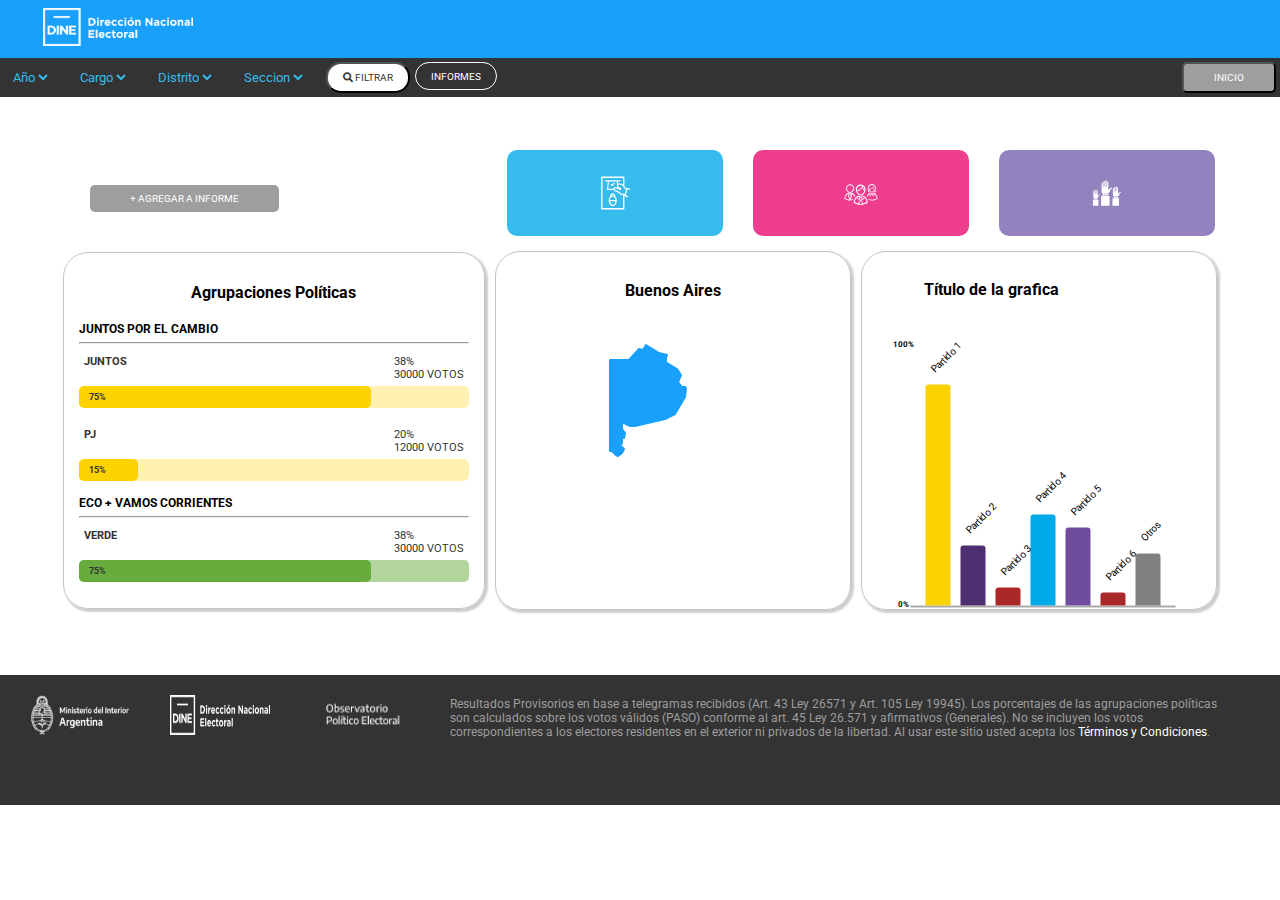
==== commit eafab00e: "terminando de copiar todo el html y JS de paso a generales" ====
--- a/TUP-LC2-VOTACION-APP - Template/generales.html
+++ b/TUP-LC2-VOTACION-APP - Template/generales.html
@@ -43,7 +43,7 @@
                 </select>
                 <input type="hidden" id="hdSeccionProvincial" name="hdSeccionProvincial">
 
-                <button class="boton-filtrar">
+                <button class="boton-filtrar" onclick="consultarResultados()">
                     <i class="fa fa-search"></i> FILTRAR
                 </button>
                 <button id="boton-informes">
@@ -58,20 +58,21 @@
     <!-- Contenido principal de la página -->
     <main>
         <section id="sec-messages">
+            <div class="mensaje-carga" id="cargando">Cargando datos...</div>
             <p id="texto-verde"><i class="fa fa-thumbs-up"></i> Se agregó con éxito el resultado al informe</p>
             <p id="texto-rojo"><i class="fa fa-exclamation-triangle"></i> Error: Se produjo un error al intentar agregar
                 resultados al informe</p>
-            <p id="texto-amarillo"><i class="fa fa-exclamation"></i> La operación no se pudo completar</p>
+            <p id="texto-amarillo"><i class="fa fa-exclamation"></i> No se encontró información para la consulta realizada.</p>
         </section>
         <section id="sec-titulo">
             <!--Seccion para agregar una palicula favorita por codigo-->
-            <h2>Elecciones 2021 | Generales</h2>
-            <p class="texto-path">2020 > Generales > Provisorio > Senadores Nacionales > Buenos Aires</p>
+            <h2 id="titulo-paso"></h2>
+            <p class="texto-path" id="subtitulo-paso"></p>
         </section>
         <section id="sec-contenido">
             <div class="primer-div">
                 <div>
-                    <button id="agregar-informe">+ AGREGAR A INFORME</button>
+                    <button id="agregar-informe" onclick="agregarInforme()">+ AGREGAR A INFORME</button>
                 </div>
                 <div class="recuadros-info">
                     <div id="mesas-escrutadas">
@@ -118,8 +119,7 @@
                                 </path>
                             </g>
                         </svg>
-                        Mesas escrutadas
-                        62.71%
+                        <p class="datos-elecciones" id="mesas-escrutadas-numero"></p>
                     </div>
                     <div id="electores">
                         <svg version="1.1" id="Layer_1" xmlns="http://www.w3.org/2000/svg"
@@ -205,8 +205,7 @@
                                                         c-0.238-0.571-0.797-0.944-1.416-0.944l0,0c-4.601,1.534-7.55-4.364-8.966-9.319c-2.595-10.027-1.18-14.864,0.473-17.105H180.521z">
                             </path>
                         </svg>
-                        Electores
-                        62.71%
+                        <p class="datos-elecciones" id="electores-numero"></p>
                     </div>
                     <div id="part-escrutado">
                         <svg version="1.1" id="Layer_1" xmlns="http://www.w3.org/2000/svg"
@@ -262,8 +261,7 @@
                             C184.178,409.323,186.501,406.999,189.368,406.999z"></path>
                             <rect x="195.975" y="387.534" fill="#FFFFFF" width="69.013" height="14.393"></rect>
                         </svg>
-                        Participación sobre escrutado
-                        62.71%
+                        <p class="datos-elecciones" id="participacion-sobre-escrutado"></p>
                     </div>
                 </div>
             </div>
@@ -307,9 +305,9 @@
                     </div>
                 </div>
                 <div id="mapa">
-                    <div class="title">Buenos Aires</div>
-                    <svg height="210" width="800">
-                        <path class="leaflet-interactive" stroke="#18a0fb" stroke-opacity="1" stroke-width="2"
+                    <div class="title" id="titulo-svg">Buenos Aires</div>
+                    <svg height="210" width="800" id="svg-mapa">
+                        <path id="imagen-mapa" class="leaflet-interactive" stroke="#18a0fb" stroke-opacity="1" stroke-width="2"
                             stroke-linecap="round" stroke-linejoin="round" fill="#18a0fb" fill-opacity="1"
                             fill-rule="evenodd"
                             d="M171 55L163 53L150 45L147 50L143 49L133 60L114 60L114 151L116 151L120 155L122 156L126 153L128 149L124 145L126 143L126 138L128 138L129 133L126 129L126 122L134 126L139 126L169 119L179 114L189 97L190 89L189 87L186 87L182 82L185 75L181 69L171 63L170 64L170 58z">
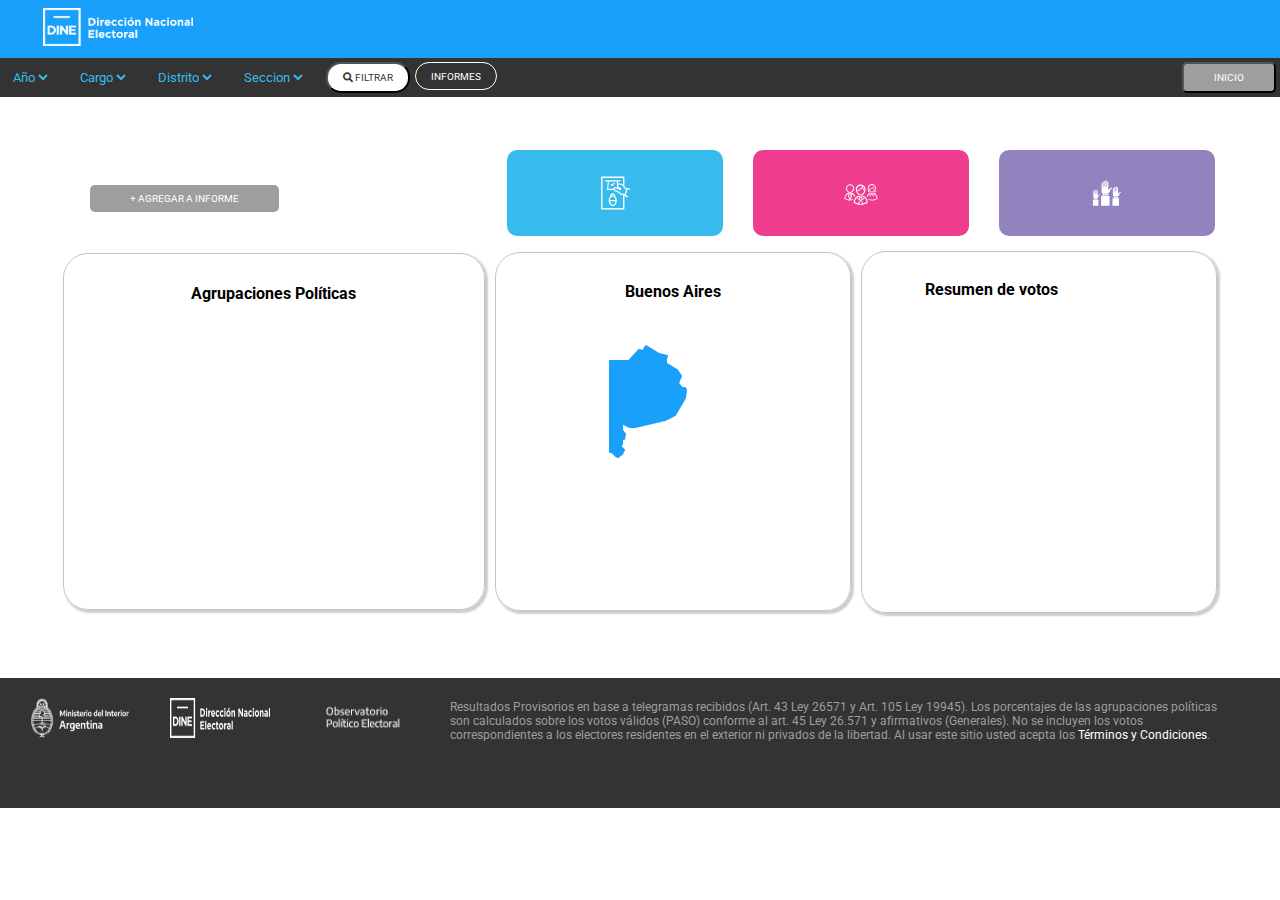
==== commit 9026cdf8: "arreglado el select en paso" ====
--- a/TUP-LC2-VOTACION-APP - Template/generales.html
+++ b/TUP-LC2-VOTACION-APP - Template/generales.html
@@ -267,71 +267,83 @@
             </div>
             <div class="cuadros-detalle">
                 <div id="agrup-politicas">
-                    <div class="title" id="title-agrup-politicas">Agrupaciones Políticas</div>
-                    <div class="info-agrupaciones">
-                        <div>
-                            <div class="nombre-agrupacion">JUNTOS POR EL CAMBIO<hr></div>
-                            <div class="div-agrupaciones">
-                                <div><b>JUNTOS</b></div>
-                                <div>38% <br>30000 votos</div>
+                    <div>
+                        <div class="title" id="title-agrup-politicas">Agrupaciones Políticas</div>
+                    </div>
+                    <div id="scroll">
+                        <div class="info-agrupaciones">
+                            <!--
+                                <div id="div-agrupaciones">
+                                <div class="nombre-agrupacion">JUNTOS POR EL CAMBIO<hr></div>
+                                <div class="div-agrupaciones">
+                                    <div><b>JUNTOS</b></div>
+                                    <div>38% <br>30000 votos</div>
+                                </div>
+                                <div class="progress" style="background: var(--grafica-amarillo-claro);">
+                                    <div class="progress-bar" style="width:75%; background: var(--grafica-amarillo);">
+                                        <span class="progress-bar-text">75%</span>
+                                    </div>
+                                </div>
+                                <div class="div-agrupaciones">
+                                    <div><b>PJ</b></div>
+                                    <div>20% <br>12000 votos</div>
+                                </div>
+                                <div class="progress" style="background: var(--grafica-amarillo-claro);">
+                                    <div class="progress-bar" style="width:15%; background: var(--grafica-amarillo);">
+                                        <span class="progress-bar-text">15%</span>
+                                    </div>
+                                </div>
                             </div>
-                            <div class="progress" style="background: var(--grafica-amarillo-claro);">
-                                <div class="progress-bar" style="width:75%; background: var(--grafica-amarillo);">
-                                    <span class="progress-bar-text">75%</span>
+                            <div>
+                                <div class="nombre-agrupacion">ECO + VAMOS CORRIENTES<hr></div>
+                                <div class="div-agrupaciones">
+                                    <div><b>VERDE</b></div>
+                                    <div>38% <br>30000 votos</div>
+                                </div>
+                                <div class="progress" style="background: var(--grafica-verde-claro);">
+                                    <div class="progress-bar" style="width:75%; background: var(--grafica-verde);">
+                                        <span class="progress-bar-text">75%</span>
+                                    </div>
                                 </div>
                             </div>
-                            <div class="div-agrupaciones">
-                                <div><b>PJ</b></div>
-                                <div>20% <br>12000 votos</div>
-                            </div>
-                            <div class="progress" style="background: var(--grafica-amarillo-claro);">
-                                <div class="progress-bar" style="width:15%; background: var(--grafica-amarillo);">
-                                    <span class="progress-bar-text">15%</span>
-                                </div>
-                            </div>
-                        </div>
-                        <div>
-                            <div class="nombre-agrupacion">ECO + VAMOS CORRIENTES<hr></div>
-                            <div class="div-agrupaciones">
-                                <div><b>VERDE</b></div>
-                                <div>38% <br>30000 votos</div>
-                            </div>
-                            <div class="progress" style="background: var(--grafica-verde-claro);">
-                                <div class="progress-bar" style="width:75%; background: var(--grafica-verde);">
-                                    <span class="progress-bar-text">75%</span>
-                                </div>
-                            </div>
+                            -->
                         </div>
                     </div>
                 </div>
                 <div id="mapa">
                     <div class="title" id="titulo-svg">Buenos Aires</div>
-                    <svg height="210" width="800" id="svg-mapa">
-                        <path id="imagen-mapa" class="leaflet-interactive" stroke="#18a0fb" stroke-opacity="1" stroke-width="2"
-                            stroke-linecap="round" stroke-linejoin="round" fill="#18a0fb" fill-opacity="1"
-                            fill-rule="evenodd"
-                            d="M171 55L163 53L150 45L147 50L143 49L133 60L114 60L114 151L116 151L120 155L122 156L126 153L128 149L124 145L126 143L126 138L128 138L129 133L126 129L126 122L134 126L139 126L169 119L179 114L189 97L190 89L189 87L186 87L182 82L185 75L181 69L171 63L170 64L170 58z">
-                        </path>
-                    </svg>
+                    <div id="img-mapa">
+                        <svg height="210" width="700" id="svg-mapa">
+                            <path id="imagen-mapa" class="leaflet-interactive" stroke="#18a0fb" stroke-opacity="1" stroke-width="2"
+                                stroke-linecap="round" stroke-linejoin="round" fill="#18a0fb" fill-opacity="1"
+                                fill-rule="evenodd"
+                                d="M171 55L163 53L150 45L147 50L143 49L133 60L114 60L114 151L116 151L120 155L122 156L126 153L128 149L124 145L126 143L126 138L128 138L129 133L126 129L126 122L134 126L139 126L169 119L179 114L189 97L190 89L189 87L186 87L182 82L185 75L181 69L171 63L170 64L170 58z">
+                            </path>
+                        </svg>
+                    </div>
                 </div>
                 <div id="grafica">
                     <div class="chart-wrap horizontal">
-                        <div class="title">Título de la grafica</div>
-                        <div class="grid">
-                            <div class="bar" style="--bar-value:85%; --bar-color:var(--grafica-amarillo);"
-                                data-name="Partido 1" title="Your Blog 85%"></div>
-                            <div class="bar" style="--bar-value:23%; --bar-color:var(--grafica-lila2)"
-                                data-name="Partido 2" title="Medium 23%"></div>
-                            <div class="bar" style="--bar-value:7%; --bar-color:var(--grafica-bordo)"
-                                data-name="Partido 3" title="Tumblr 7%"></div>
-                            <div class="bar" style="--bar-value:35%; --bar-color:var(--grafica-celeste)"
-                                data-name="Partido 4" title="YouTube 35%"></div>
-                            <div class="bar" style="--bar-value:30%; --bar-color:var(--grafica-lila)"
-                                data-name="Partido 5" title="LinkedIn 30%"></div>
-                            <div class="bar" style="--bar-value:5%; --bar-color:var(--grafica-bordo)"
-                                data-name="Partido 6" title="Twitter 5%"></div>
-                            <div class="bar" style="--bar-value:20%; --bar-color:var(--grafica-gris)" data-name="Otros"
-                                title="Other 20%"></div>
+                        <div class="title">Resumen de votos</div>
+                        <div id="mostrar-grafica">
+                            <div class="grid">
+                                <!--
+                                    <div class="bar" style="--bar-value:85%; --bar-color:var(--grafica-amarillo);"
+                                    data-name="Partido 1" title="Your Blog 85%"></div>
+                                <div class="bar" style="--bar-value:23%; --bar-color:var(--grafica-lila2)"
+                                    data-name="Partido 2" title="Medium 23%"></div>
+                                <div class="bar" style="--bar-value:7%; --bar-color:var(--grafica-bordo)"
+                                    data-name="Partido 3" title="Tumblr 7%"></div>
+                                <div class="bar" style="--bar-value:35%; --bar-color:var(--grafica-celeste)"
+                                    data-name="Partido 4" title="YouTube 35%"></div>
+                                <div class="bar" style="--bar-value:30%; --bar-color:var(--grafica-lila)"
+                                    data-name="Partido 5" title="LinkedIn 30%"></div>
+                                <div class="bar" style="--bar-value:5%; --bar-color:var(--grafica-bordo)"
+                                    data-name="Partido 6" title="Twitter 5%"></div>
+                                <div class="bar" style="--bar-value:20%; --bar-color:var(--grafica-gris)" data-name="Otros"
+                                    title="Other 20%"></div>
+                                -->
+                            </div>
                         </div>
                     </div>
                 </div>
--- a/TUP-LC2-VOTACION-APP - Template/css/pages/generales.css
+++ b/TUP-LC2-VOTACION-APP - Template/css/pages/generales.css
@@ -65,6 +65,10 @@
     margin-right: 20px;
     background-color: transparent;
     height: 30px;
+}
+
+.datos-elecciones{
+    color: #FFF;
 }
 
 .seleccionable {
@@ -232,6 +236,7 @@
     margin-left: 10px;
     width: 30%;
     margin-bottom: 15px;
+    height: 360px;
 }
 
 
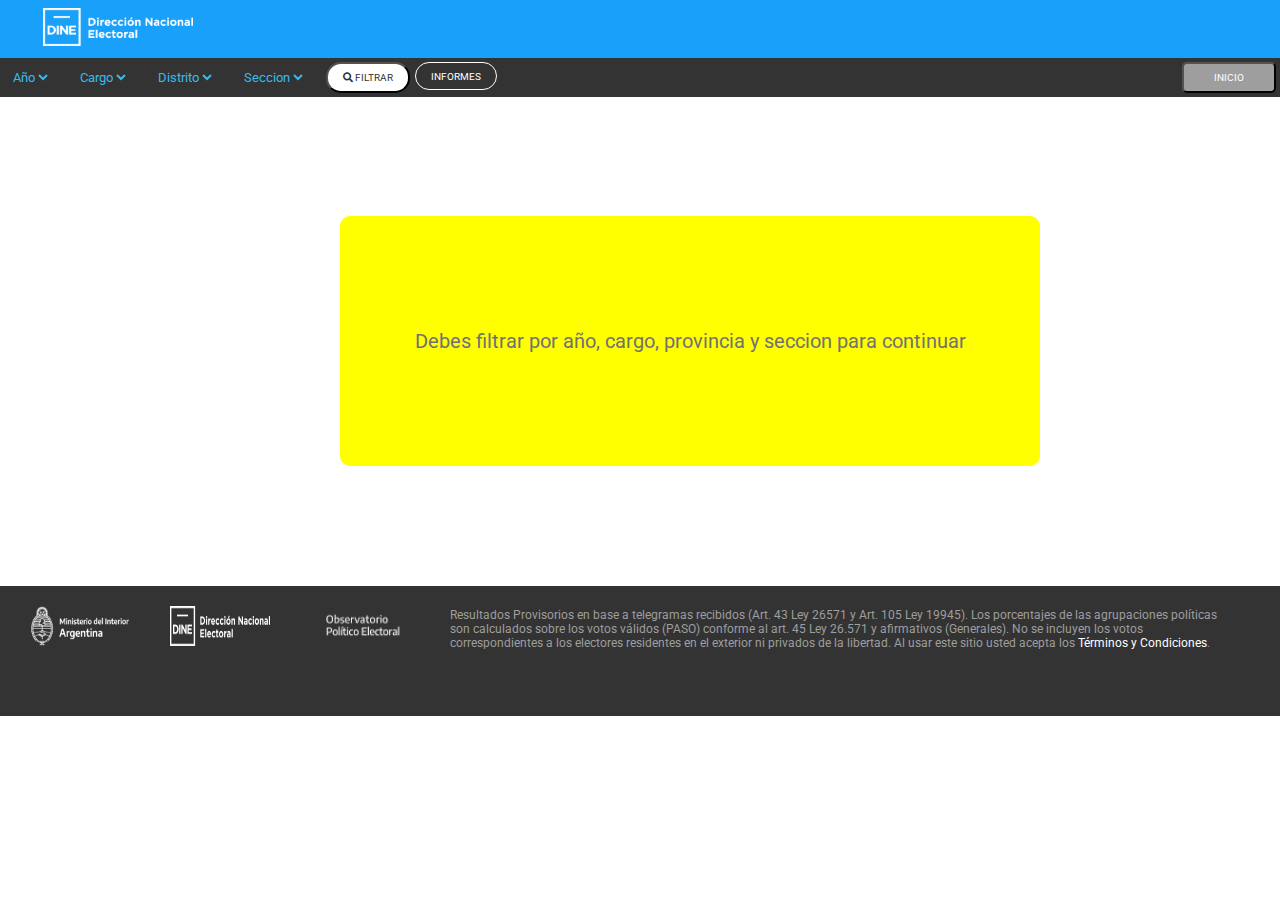
==== commit 783667fe: "cartel amarillo del main" ====
--- a/TUP-LC2-VOTACION-APP - Template/generales.html
+++ b/TUP-LC2-VOTACION-APP - Template/generales.html
@@ -56,7 +56,7 @@
         </nav>
     </header>
     <!-- Contenido principal de la página -->
-    <main>
+    <main id="main">
         <section id="sec-messages">
             <div class="mensaje-carga" id="cargando">Cargando datos...</div>
             <p id="texto-verde"><i class="fa fa-thumbs-up"></i> Se agregó con éxito el resultado al informe</p>
@@ -349,6 +349,7 @@
                 </div>
             </div>
         </section>
+        <section id="cartel-main-amarillo">Debes filtrar por año, cargo, provincia y seccion para continuar</section>  <!--agregar-->
     </main>
     <!--Pie de página-->
     <footer>
--- a/TUP-LC2-VOTACION-APP - Template/css/pages/generales.css
+++ b/TUP-LC2-VOTACION-APP - Template/css/pages/generales.css
@@ -1,5 +1,20 @@
 main {
     margin-bottom: 50px;
+}
+
+/*agregar*/
+#cartel-main-amarillo{
+    display: flex;
+    width: 700px;
+    height: 250px;
+    background-color: yellow;
+    justify-content: center;
+    align-items: center;
+    border-radius:10px;
+    color: #727272;
+    font-size: 20px;
+    margin: 100px 100px 120px 290px;
+    
 }
 
 header nav {
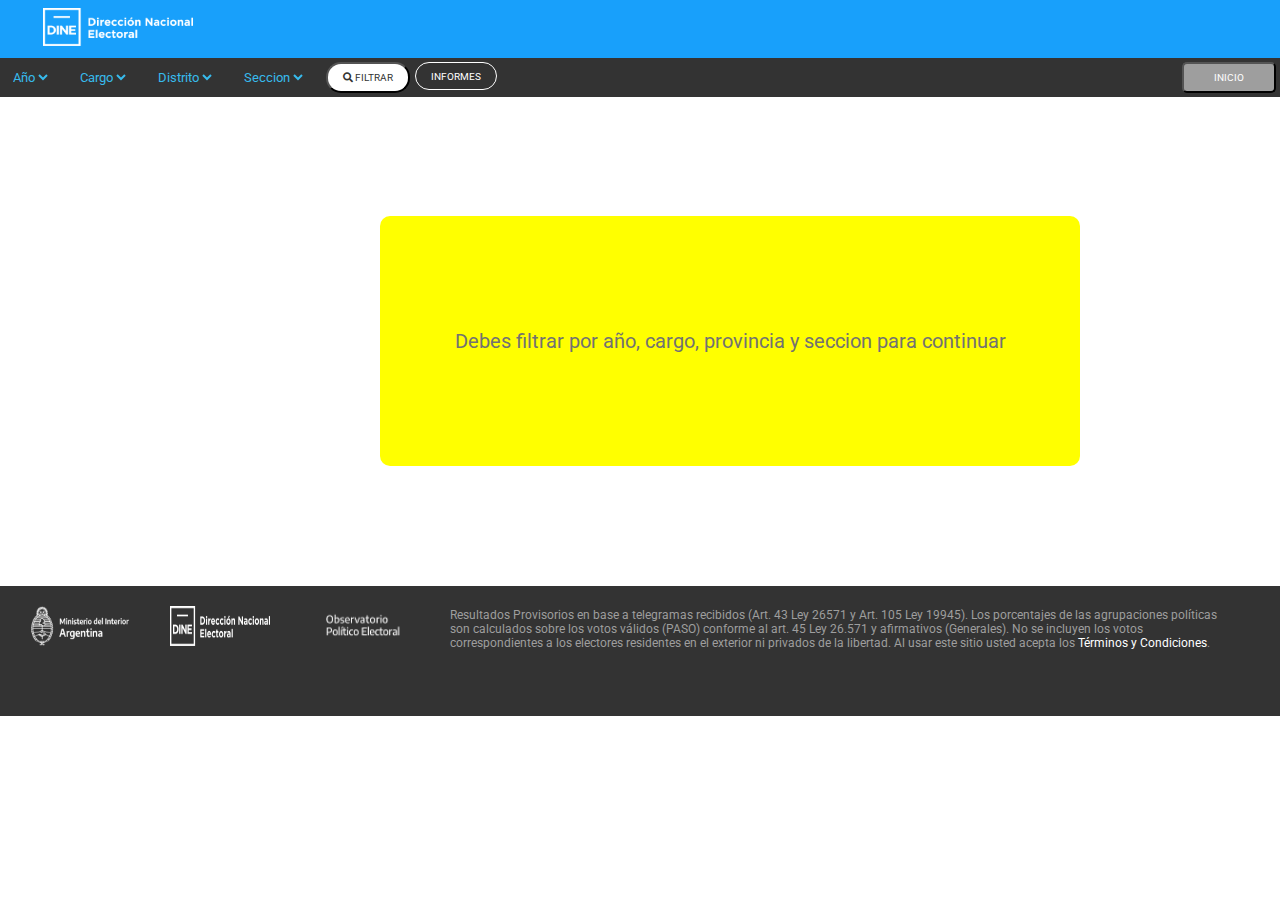
==== commit d92c571f: "pagina generales terminada" ====
--- a/TUP-LC2-VOTACION-APP - Template/generales.html
+++ b/TUP-LC2-VOTACION-APP - Template/generales.html
@@ -272,30 +272,17 @@
                     </div>
                     <div id="scroll">
                         <div class="info-agrupaciones">
-                            <!--
-                                <div id="div-agrupaciones">
-                                <div class="nombre-agrupacion">JUNTOS POR EL CAMBIO<hr></div>
+                            <div>
                                 <div class="div-agrupaciones">
-                                    <div><b>JUNTOS</b></div>
+                                    <div><b>VERDE</b></div>
                                     <div>38% <br>30000 votos</div>
                                 </div>
-                                <div class="progress" style="background: var(--grafica-amarillo-claro);">
-                                    <div class="progress-bar" style="width:75%; background: var(--grafica-amarillo);">
+                                <div class="progress" style="background: var(--grafica-verde-claro);">
+                                    <div class="progress-bar" style="width:75%; background: var(--grafica-verde);">
                                         <span class="progress-bar-text">75%</span>
                                     </div>
                                 </div>
-                                <div class="div-agrupaciones">
-                                    <div><b>PJ</b></div>
-                                    <div>20% <br>12000 votos</div>
-                                </div>
-                                <div class="progress" style="background: var(--grafica-amarillo-claro);">
-                                    <div class="progress-bar" style="width:15%; background: var(--grafica-amarillo);">
-                                        <span class="progress-bar-text">15%</span>
-                                    </div>
-                                </div>
-                            </div>
-                            <div>
-                                <div class="nombre-agrupacion">ECO + VAMOS CORRIENTES<hr></div>
+                                <hr>
                                 <div class="div-agrupaciones">
                                     <div><b>VERDE</b></div>
                                     <div>38% <br>30000 votos</div>
@@ -306,7 +293,7 @@
                                     </div>
                                 </div>
                             </div>
-                            -->
+                            
                         </div>
                     </div>
                 </div>
--- a/TUP-LC2-VOTACION-APP - Template/css/pages/generales.css
+++ b/TUP-LC2-VOTACION-APP - Template/css/pages/generales.css
@@ -13,7 +13,7 @@
     border-radius:10px;
     color: #727272;
     font-size: 20px;
-    margin: 100px 100px 120px 290px;
+    margin: 100px 100px 120px 330px;
     
 }
 
@@ -183,6 +183,11 @@
     padding-right: 40px;
 }
 
+/*agregar*/
+#img-mapa{
+    margin: 40px 30px 30px 50px;
+}
+
 .cuadros-detalle {
     display: flex;
     justify-content: center;
@@ -227,16 +232,12 @@
     justify-content: space-between;
 }
 .div-agrupaciones div {
-    font-size: 11px;
+    font-size: 12px;
     color: var(--textos);
     padding: 5px;
     text-transform: uppercase;
 }
 
-.nombre-agrupacion {
-    font-size: 12px;
-    font-weight: bold;
-}
 
 #mapa {
     width: 30%;
